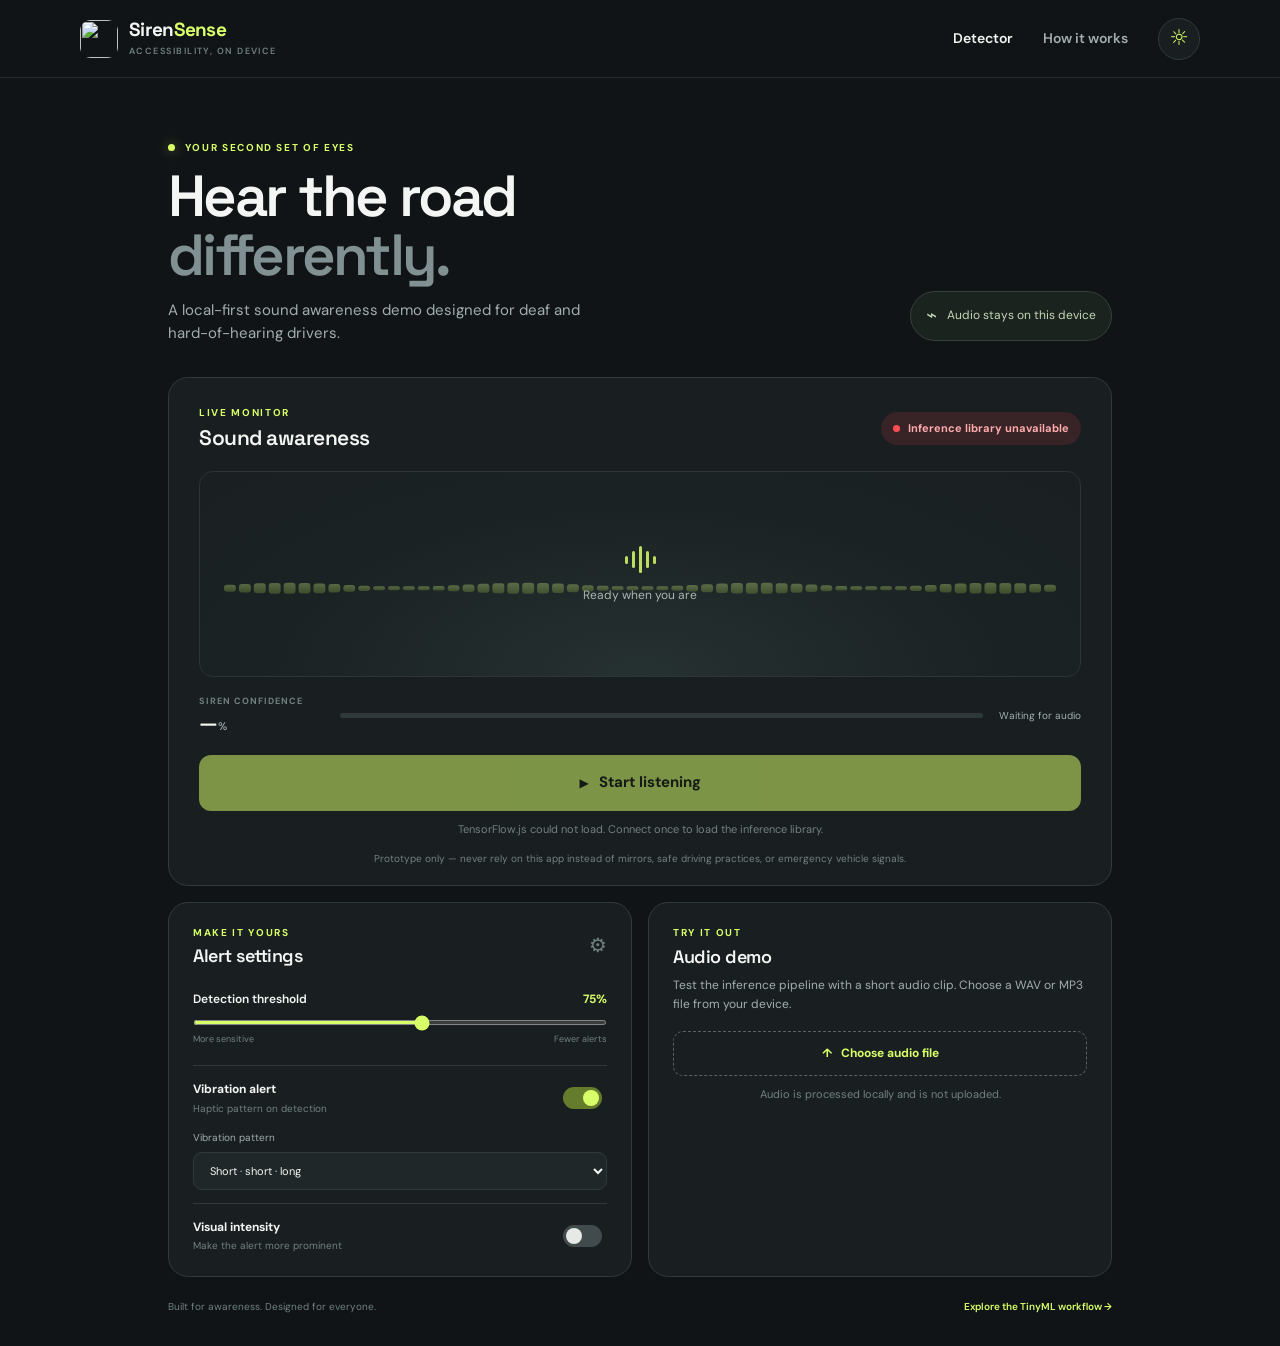
==== index.html @ 0c492593 "Add SirenSense PWA and Pages deployment Add the accessible on-device siren detection prototype, Tiny" ====
<!doctype html>
<html lang="en">
<head>
  <meta charset="utf-8">
  <meta name="viewport" content="width=device-width, initial-scale=1, viewport-fit=cover">
  <meta name="theme-color" content="#101416">
  <meta name="description" content="SirenSense is an on-device siren detection accessibility demo for drivers who are deaf or hard of hearing.">
  <title>SirenSense — Hear the road differently</title>
  <link rel="manifest" href="manifest.json">
  <link rel="icon" href="assets/siren.svg" type="image/svg+xml">
  <link rel="stylesheet" href="styles.css">
  <script defer src="https://cdn.jsdelivr.net/npm/@tensorflow/tfjs@4.22.0/dist/tf.min.js"></script>
  <script defer src="app.js"></script>
</head>
<body>
  <header class="topbar">
    <a class="brand" href="index.html" aria-label="SirenSense home">
      <img src="assets/siren.svg" width="38" height="38" alt="">
      <span>Siren<span class="brand-accent">Sense</span><small>ACCESSIBILITY, ON DEVICE</small></span>
    </a>
    <nav aria-label="Main navigation">
      <a class="nav-link active" href="index.html" aria-current="page">Detector</a>
      <a class="nav-link" href="about.html">How it works</a>
      <button class="icon-button" id="theme-toggle" type="button" aria-label="Switch to light theme" title="Toggle theme">☼</button>
    </nav>
  </header>

  <main class="app-shell">
    <section class="intro-row">
      <div>
        <p class="eyebrow"><span class="live-dot" aria-hidden="true"></span> YOUR SECOND SET OF EYES</p>
        <h1>Hear the road<br><span class="muted-heading">differently.</span></h1>
        <p class="lead">A local-first sound awareness demo designed for deaf and hard-of-hearing drivers.</p>
      </div>
      <div class="privacy-chip"><span aria-hidden="true">⌁</span> Audio stays on this device</div>
    </section>

    <section class="detector-card" aria-labelledby="detector-title">
      <div class="detector-heading">
        <div>
          <p class="eyebrow">LIVE MONITOR</p>
          <h2 id="detector-title">Sound awareness</h2>
        </div>
        <span class="status-pill" id="status-pill" role="status" aria-live="polite">
          <span class="status-light" aria-hidden="true"></span><span id="status-text">Checking model…</span>
        </span>
      </div>

      <div class="visualizer-wrap" id="visualizer-wrap">
        <canvas id="visualizer" aria-hidden="true"></canvas>
        <div class="visualizer-center">
          <div class="sound-mark" aria-hidden="true"><span></span><span></span><span></span><span></span><span></span></div>
          <p id="visualizer-caption">Ready when you are</p>
        </div>
      </div>

      <div class="confidence-row">
        <div><span class="small-label">SIREN CONFIDENCE</span><span class="confidence-value" id="confidence-value">—<small>%</small></span></div>
        <div class="confidence-track" aria-hidden="true"><span id="confidence-bar"></span></div>
        <span class="confidence-caption" id="confidence-caption">Waiting for audio</span>
      </div>

      <button class="start-button" id="listen-button" type="button" disabled>
        <span class="button-icon" aria-hidden="true">▶</span><span id="listen-button-label">Start listening</span>
      </button>
      <p class="helper-text" id="model-message">Loading on-device model…</p>
      <div class="alert-box" id="alert-box" role="alert" aria-live="assertive" hidden>
        <img src="assets/siren.svg" width="52" height="52" alt="">
        <div><p class="alert-kicker">SOUND ALERT</p><h2>SIREN DETECTED</h2><p>Stay calm. Check your surroundings and follow local road rules.</p></div>
        <button id="dismiss-alert" class="dismiss-button" type="button" aria-label="Dismiss alert">×</button>
      </div>
      <p class="safety-note">Prototype only — never rely on this app instead of mirrors, safe driving practices, or emergency vehicle signals.</p>
    </section>

    <div class="below-grid">
      <section class="settings-card" aria-labelledby="settings-title">
        <div class="section-title-row"><div><p class="eyebrow">MAKE IT YOURS</p><h2 id="settings-title">Alert settings</h2></div><span class="settings-glyph" aria-hidden="true">⚙</span></div>
        <label class="range-label" for="threshold"><span>Detection threshold</span><strong id="threshold-value">75%</strong></label>
        <input id="threshold" type="range" min="50" max="95" step="1" value="75">
        <div class="range-ends"><span>More sensitive</span><span>Fewer alerts</span></div>
        <div class="setting-row"><div><strong>Vibration alert</strong><small>Haptic pattern on detection</small></div><label class="switch"><input id="vibration-toggle" type="checkbox" checked><span class="switch-track"></span><span class="sr-only">Enable vibration alerts</span></label></div>
        <label class="select-label" for="vibration-pattern">Vibration pattern</label>
        <select id="vibration-pattern"><option value="triple">Short · short · long</option><option value="pulse">Repeating pulse</option></select>
        <div class="setting-row last-row"><div><strong>Visual intensity</strong><small>Make the alert more prominent</small></div><label class="switch"><input id="intensity-toggle" type="checkbox"><span class="switch-track"></span><span class="sr-only">Enable high intensity visual alert</span></label></div>
      </section>

      <section class="demo-card" aria-labelledby="demo-title">
        <p class="eyebrow">TRY IT OUT</p><h2 id="demo-title">Audio demo</h2>
        <p>Test the inference pipeline with a short audio clip. Choose a WAV or MP3 file from your device.</p>
        <label class="upload-button" for="audio-file"><span aria-hidden="true">↑</span> Choose audio file</label>
        <input id="audio-file" type="file" accept="audio/wav,audio/mpeg,audio/mp3,audio/*">
        <p class="helper-text" id="demo-message">Audio is processed locally and is not uploaded.</p>
      </section>
    </div>
    <footer class="footer"><span>Built for awareness. Designed for everyone.</span><a href="about.html">Explore the TinyML workflow <span aria-hidden="true">→</span></a></footer>
  </main>
</body>
</html>
---- styles.css ----
@import url('https://fonts.googleapis.com/css2?family=DM+Sans:wght@400;500;600;700&family=Space+Grotesk:wght@400;500;600;700&display=swap');

:root{color-scheme:dark;--bg:#101416;--surface:#191f21;--surface-2:#202729;--line:#30393b;--text:#f4f6f3;--muted:#a2aeae;--subtle:#718080;--accent:#d8ff68;--red:#ff4d55;--red-dark:#321c20;--radius:20px;--font:'DM Sans',system-ui,sans-serif;--display:'Space Grotesk',var(--font)}
*{box-sizing:border-box}
html{min-width:320px;scroll-behavior:smooth}
body{margin:0;background:var(--bg);color:var(--text);font-family:var(--font);font-size:16px;line-height:1.55}
button,input,select{font:inherit}
button,a,label,input,select{touch-action:manipulation}
a{color:inherit}
.topbar{height:78px;border-bottom:1px solid #252c2e;display:flex;align-items:center;justify-content:space-between;padding:0 max(26px,calc((100vw - 1120px)/2))}
.brand{display:flex;gap:11px;align-items:center;text-decoration:none;font:700 19px var(--display);line-height:1.05;letter-spacing:-.7px}
.brand img{border-radius:11px}.brand-accent{color:var(--accent)}.brand small{display:block;color:var(--subtle);font:600 9px var(--font);letter-spacing:1.45px;margin-top:5px}
nav{display:flex;align-items:center;gap:30px}.nav-link{text-decoration:none;color:var(--muted);font-size:14px;font-weight:600;transition:color .2s}.nav-link:hover,.nav-link.active{color:var(--text)}
.icon-button{width:42px;height:42px;border:1px solid var(--line);border-radius:50%;background:var(--surface);color:var(--accent);font-size:22px;cursor:pointer}
.app-shell{max-width:1000px;padding:62px 28px 32px;margin:auto}
.intro-row{display:flex;align-items:flex-end;justify-content:space-between;margin-bottom:32px;gap:22px}
.eyebrow{font-size:10px;font-weight:700;letter-spacing:1.65px;color:var(--accent);margin:0 0 11px}
.live-dot{display:inline-block;width:7px;height:7px;margin-right:6px;border-radius:50%;background:var(--accent);box-shadow:0 0 12px #d8ff6870}
h1,h2,p{margin-top:0}h1{font:600 clamp(38px,6vw,58px)/1.02 var(--display);letter-spacing:-2.7px;margin-bottom:14px}.muted-heading{color:#819092}
.lead{color:var(--muted);font-size:15px;max-width:420px;margin:0}
.privacy-chip{border:1px solid #34413b;background:#1a231d;color:#c5d6b7;border-radius:999px;padding:10px 15px;font-size:12px;white-space:nowrap;margin-bottom:4px}.privacy-chip span{font-size:18px;vertical-align:-2px;margin-right:7px}
.detector-card,.settings-card,.demo-card{background:var(--surface);border:1px solid var(--line);border-radius:var(--radius)}
.detector-card{padding:27px 30px 19px;position:relative}
.detector-heading{display:flex;align-items:center;justify-content:space-between;gap:18px}.detector-heading .eyebrow{margin-bottom:3px}h2{font:600 21px var(--display);letter-spacing:-.5px;margin-bottom:0}
.status-pill{display:flex;align-items:center;gap:8px;background:#232b2c;color:#bcc6c4;border-radius:999px;padding:8px 12px;font-size:11px;font-weight:700}.status-light{width:7px;height:7px;background:#97a3a2;border-radius:50%}
.status-pill.is-ready .status-light{background:var(--accent)}.status-pill.is-listening .status-light{background:#83dfae;box-shadow:0 0 10px #83dfae;animation:blink 1.1s infinite}.status-pill.is-alert{color:#ffb1b2;background:#382326}.status-pill.is-alert .status-light{background:var(--red);animation:blink .7s infinite}.status-pill.is-error{color:#ffacac;background:#382326}.status-pill.is-error .status-light{background:var(--red)}
.visualizer-wrap{height:206px;position:relative;margin:20px 0 13px;border:1px solid #2b3536;border-radius:14px;overflow:hidden;background:radial-gradient(ellipse at 50% 100%,#263131 0%,#1b2223 58%,#1a2021 100%)}
#visualizer{display:block;width:100%;height:100%}.visualizer-center{pointer-events:none;position:absolute;inset:0;display:flex;flex-direction:column;align-items:center;justify-content:center;gap:10px}.visualizer-center p{font-size:12px;color:#aab5b2;margin:0}
.sound-mark{height:32px;display:flex;align-items:center;gap:4px}.sound-mark span{width:3px;height:8px;border-radius:4px;background:var(--accent);opacity:.85}.sound-mark span:nth-child(2),.sound-mark span:nth-child(4){height:17px}.sound-mark span:nth-child(3){height:27px}
.confidence-row{display:grid;grid-template-columns:125px 1fr auto;align-items:center;gap:16px;margin:18px 0 19px}.confidence-row>div:first-child{display:flex;flex-direction:column}.small-label{font-size:9px;color:var(--subtle);font-weight:700;letter-spacing:1px}.confidence-value{font:600 21px var(--display);line-height:1.3}.confidence-value small{font:500 11px var(--font);color:var(--muted)}
.confidence-track{height:5px;background:#30393a;border-radius:10px;overflow:hidden}.confidence-track span{height:100%;width:0;display:block;background:var(--accent);border-radius:10px;transition:width .25s}.confidence-caption{font-size:10px;color:var(--muted);white-space:nowrap}
.start-button{min-height:56px;width:100%;border:0;border-radius:12px;background:var(--accent);color:#12170c;font-size:15px;font-weight:700;cursor:pointer;display:flex;align-items:center;justify-content:center;gap:10px;transition:transform .15s,background .2s}.start-button:hover:not(:disabled){background:#e5ff9f;transform:translateY(-1px)}.start-button:disabled{opacity:.52;cursor:not-allowed}.start-button.is-stop{background:#343e3e;color:var(--text)}.button-icon{font-size:12px}
.helper-text{font-size:11px;color:var(--subtle);text-align:center;margin:10px 0 0;min-height:17px}.safety-note{font-size:10px;line-height:1.5;color:#758080;text-align:center;margin:13px 10px 0}
.alert-box{position:relative;display:flex;align-items:center;gap:16px;margin-top:15px;padding:17px 45px 17px 18px;border:1px solid #ff6469;border-radius:14px;background:var(--red-dark);color:#fff;animation:alert-in .3s ease,alert-glow 1.8s infinite}.alert-box[hidden]{display:none}.alert-box h2{color:#fff;font-size:21px;letter-spacing:.3px}.alert-box p{margin:0}.alert-box>div>p:last-child{font-size:12px;color:#f4c9c8;margin-top:3px}.alert-kicker{font-size:9px;font-weight:700;letter-spacing:1.2px;color:#ff9fa1;margin-bottom:4px!important}.dismiss-button{position:absolute;right:9px;top:7px;color:#fff;background:none;border:0;font-size:27px;cursor:pointer;width:40px;height:40px}
.below-grid{display:grid;grid-template-columns:1fr 1fr;gap:16px;margin-top:16px}.settings-card,.demo-card{padding:22px 24px}.section-title-row{display:flex;justify-content:space-between;align-items:center;margin-bottom:23px}.section-title-row .eyebrow{margin-bottom:3px}.section-title-row h2,.demo-card h2{font-size:18px}.settings-glyph{color:var(--subtle);font-size:20px}
.range-label{display:flex;justify-content:space-between;font-size:12px;font-weight:600}.range-label strong{color:var(--accent)}input[type=range]{width:100%;margin:12px 0 1px;accent-color:var(--accent);height:5px}.range-ends{font-size:9px;color:var(--subtle);display:flex;justify-content:space-between;margin-bottom:18px}
.setting-row{display:flex;align-items:center;justify-content:space-between;border-top:1px solid var(--line);padding:14px 0;gap:10px}.setting-row strong{display:block;font-size:12px}.setting-row small{display:block;font-size:10px;color:var(--subtle);margin-top:2px}.switch{display:inline-flex;position:relative;cursor:pointer;min-width:44px;min-height:30px;align-items:center}.switch input{position:absolute;opacity:0;width:1px;height:1px}.switch-track{width:39px;height:22px;background:#414b4d;border-radius:20px;transition:background .2s;position:relative}.switch-track:after{content:"";position:absolute;left:3px;top:3px;width:16px;height:16px;background:#e6e9e5;border-radius:50%;transition:transform .2s}.switch input:checked+.switch-track{background:#657c2c}.switch input:checked+.switch-track:after{transform:translateX(17px);background:var(--accent)}.switch input:focus-visible+.switch-track{outline:2px solid white;outline-offset:3px}
.select-label{font-size:10px;color:var(--muted);display:block;margin:0 0 6px}.settings-card select{width:100%;padding:10px 12px;color:var(--text);background:var(--surface-2);border:1px solid var(--line);border-radius:9px;font-size:11px}.last-row{padding-bottom:0;margin-top:13px}
.demo-card .eyebrow{margin:0 0 4px}.demo-card h2{margin-bottom:8px}.demo-card>p:not(.eyebrow):not(.helper-text){font-size:12px;color:var(--muted);line-height:1.6;margin-bottom:17px}.upload-button{display:flex;justify-content:center;align-items:center;gap:8px;min-height:45px;padding:8px;border:1px dashed #56645e;border-radius:10px;color:var(--accent);font-size:12px;font-weight:700;cursor:pointer}.upload-button:hover{background:#242d2a}#audio-file{position:absolute;width:1px;height:1px;opacity:0;pointer-events:none}#audio-file:focus-visible+.helper-text{outline:2px solid var(--accent)}
.footer{display:flex;justify-content:space-between;gap:15px;color:var(--subtle);font-size:10px;margin-top:22px}.footer a{color:var(--accent);text-decoration:none;font-weight:600}
.about-shell{max-width:1000px;padding:60px 28px 60px;margin:auto}.about-hero{max-width:760px;margin-bottom:32px}.about-hero h1{max-width:710px}.about-hero .lead{max-width:670px;line-height:1.75}.about-section{margin-top:40px}.about-section>h2{font-size:24px;margin-bottom:14px}.about-section>p{max-width:760px;color:var(--muted);font-size:14px;line-height:1.8}.info-grid{display:grid;grid-template-columns:repeat(3,1fr);gap:14px;margin-top:18px}.info-card{padding:19px;border:1px solid var(--line);border-radius:15px;background:var(--surface)}.info-card .card-icon{font-size:21px;color:var(--accent)}.info-card h3{font:600 15px var(--display);margin:9px 0 5px}.info-card p{color:var(--muted);font-size:12px;line-height:1.7;margin:0}
.workflow{display:grid;grid-template-columns:repeat(4,1fr);gap:11px;counter-reset:step}.workflow-step{position:relative;min-height:150px;padding:18px 14px;border:1px solid var(--line);border-radius:14px;background:var(--surface);counter-increment:step}.workflow-step:before{content:counter(step,decimal-leading-zero);font:600 11px var(--display);color:var(--accent);letter-spacing:1px}.workflow-step h3{font:600 13px var(--display);margin:10px 0 6px}.workflow-step p{font-size:11px;color:var(--muted);line-height:1.65;margin:0}.technical-table{width:100%;border-collapse:collapse;font-size:12px;margin-top:14px}.technical-table th,.technical-table td{text-align:left;padding:12px 13px;border-bottom:1px solid var(--line);vertical-align:top}.technical-table th{color:var(--accent);font-size:10px;letter-spacing:.7px;text-transform:uppercase}.technical-table td{color:var(--muted)}.caution{border-left:3px solid #edbb5c;background:#28251e;padding:15px 17px;border-radius:0 10px 10px 0;color:#e0d1ad!important;font-size:12px!important}.about-footer{border-top:1px solid var(--line);margin-top:45px;padding-top:20px}
.light-theme{color-scheme:light;--bg:#f4f7f3;--surface:#fff;--surface-2:#f3f6f3;--line:#dce4df;--text:#18201f;--muted:#566462;--subtle:#71807d;--red-dark:#fff0f0}.light-theme .topbar{border-color:var(--line)}.light-theme .visualizer-wrap{background:radial-gradient(ellipse at 50% 100%,#e0e9e2,#f4f7f3 70%)}.light-theme .visualizer-center p{color:#52605d}.light-theme .status-pill{background:#edf1ee}.light-theme .status-pill.is-alert,.light-theme .status-pill.is-error{background:#ffebeb}.light-theme .alert-box{color:#651d21}.light-theme .alert-box h2{color:#651d21}.light-theme .alert-box>div>p:last-child{color:#854a4d}.light-theme .alert-kicker{color:#ac373d}.light-theme .settings-card select{color:var(--text)}.light-theme .privacy-chip{background:#edf4e8}.light-theme .workflow-step,.light-theme .info-card{background:#fff}
.sr-only{position:absolute;width:1px;height:1px;padding:0;margin:-1px;overflow:hidden;clip:rect(0,0,0,0);white-space:nowrap;border:0}
@keyframes blink{50%{opacity:.4}}@keyframes alert-in{from{transform:translateY(7px);opacity:0}to{transform:translateY(0);opacity:1}}@keyframes alert-glow{50%{box-shadow:0 0 0 4px #ff4d551c}}body.high-intensity .alert-box{box-shadow:0 0 0 5px #ff4d5533,0 0 38px #ff4d5544;animation:alert-in .3s ease,alert-glow .8s infinite}
@media(max-width:700px){.topbar{height:68px;padding:0 19px}nav{gap:17px}.nav-link{font-size:12px}.app-shell,.about-shell{padding:38px 18px 24px}.intro-row{align-items:flex-start;flex-direction:column;gap:16px;margin-bottom:23px}.privacy-chip{margin:0}.detector-card{padding:21px 17px 16px}.visualizer-wrap{height:176px;margin-top:16px}.below-grid{grid-template-columns:1fr}.settings-card,.demo-card{padding:20px}.footer{flex-direction:column}.info-grid{grid-template-columns:1fr}.workflow{grid-template-columns:repeat(2,1fr)}.workflow-step{min-height:135px}.about-hero{margin-bottom:24px}}
@media(max-width:380px){.topbar{padding:0 12px}.brand{font-size:17px}.brand img{width:34px;height:34px}nav{gap:10px}.nav-link{font-size:11px}.icon-button{width:36px;height:36px}.app-shell,.about-shell{padding-left:12px;padding-right:12px}.confidence-row{grid-template-columns:105px 1fr;gap:10px}.confidence-caption{grid-column:2}.detector-heading{align-items:flex-start;flex-direction:column;gap:10px}}
@media(orientation:landscape) and (max-height:520px){.app-shell,.about-shell{padding-top:25px}.intro-row{margin-bottom:16px}.visualizer-wrap{height:135px}.detector-card{padding-top:18px}.below-grid{margin-top:10px}}
@media(prefers-reduced-motion:reduce){*,*:before,*:after{scroll-behavior:auto!important;animation-duration:.01ms!important;animation-iteration-count:1!important;transition-duration:.01ms!important}}
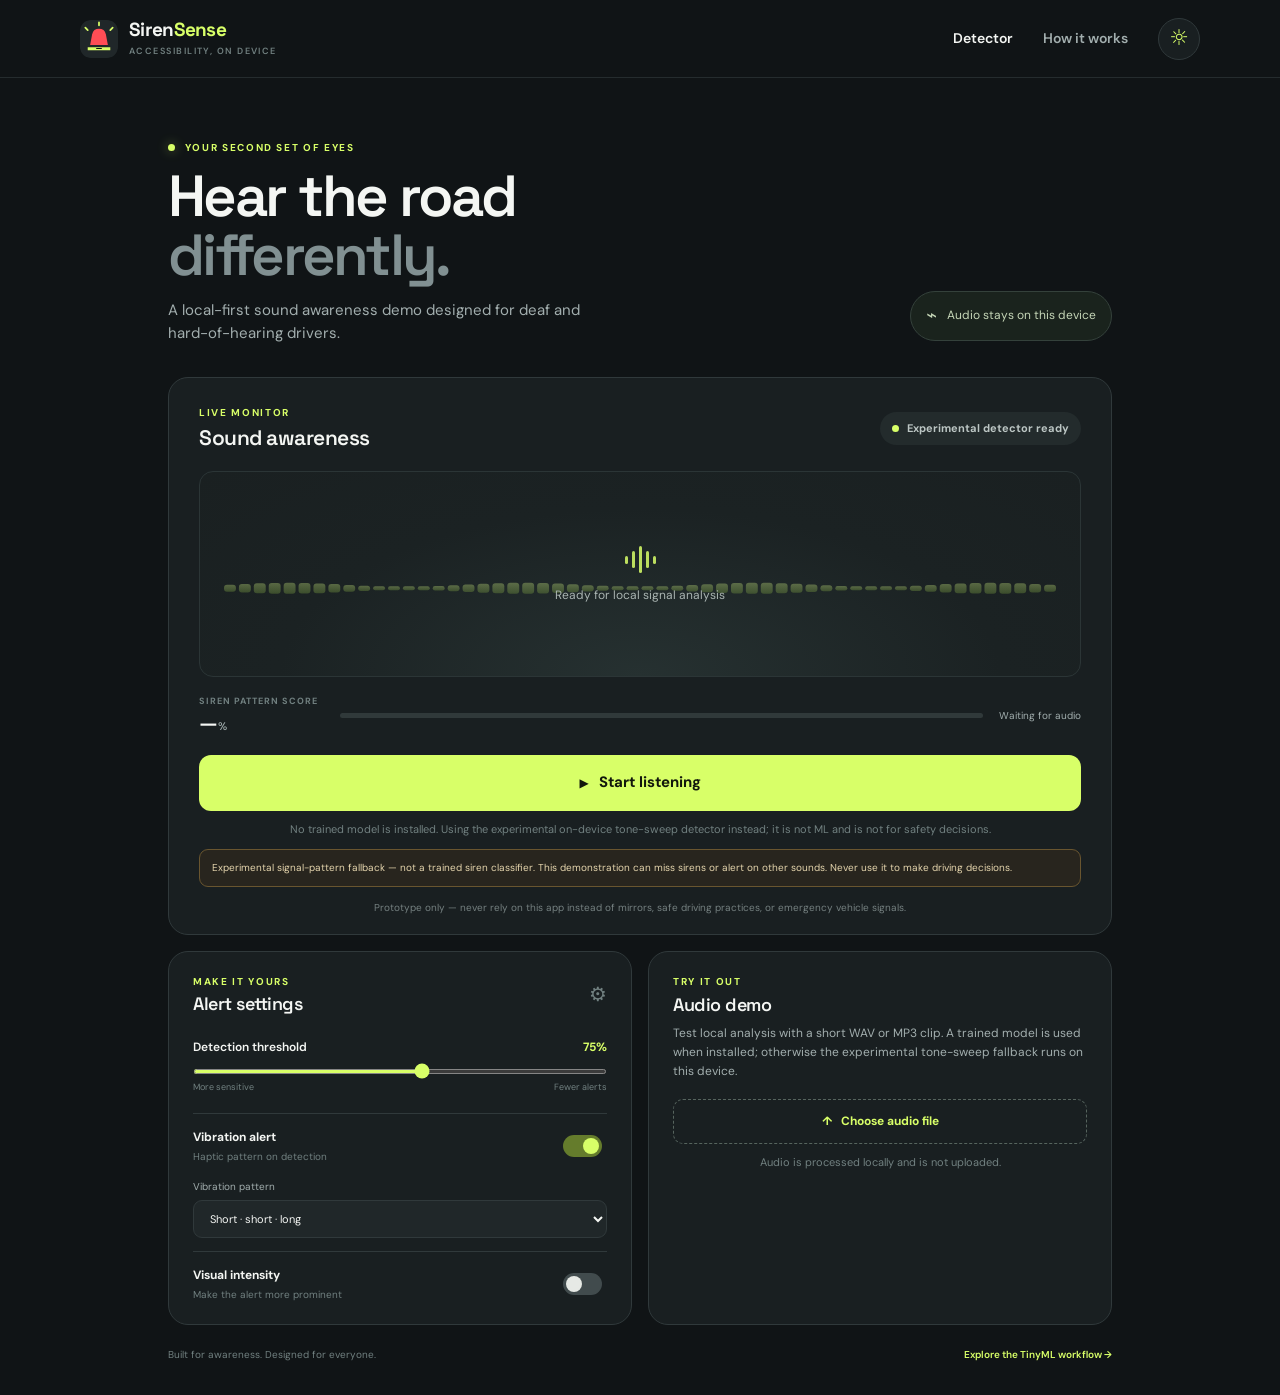
==== commit 882a53cc: "Enable experimental detector without model weights" ====
--- a/index.html
+++ b/index.html
@@ -9,7 +9,6 @@
   <link rel="manifest" href="manifest.json">
   <link rel="icon" href="assets/siren.svg" type="image/svg+xml">
   <link rel="stylesheet" href="styles.css">
-  <script defer src="https://cdn.jsdelivr.net/npm/@tensorflow/tfjs@4.22.0/dist/tf.min.js"></script>
   <script defer src="app.js"></script>
 </head>
 <body>
@@ -55,7 +54,7 @@
       </div>
 
       <div class="confidence-row">
-        <div><span class="small-label">SIREN CONFIDENCE</span><span class="confidence-value" id="confidence-value">—<small>%</small></span></div>
+        <div><span class="small-label" id="confidence-label">SIREN PATTERN SCORE</span><span class="confidence-value" id="confidence-value">—<small>%</small></span></div>
         <div class="confidence-track" aria-hidden="true"><span id="confidence-bar"></span></div>
         <span class="confidence-caption" id="confidence-caption">Waiting for audio</span>
       </div>
@@ -63,7 +62,8 @@
       <button class="start-button" id="listen-button" type="button" disabled>
         <span class="button-icon" aria-hidden="true">▶</span><span id="listen-button-label">Start listening</span>
       </button>
-      <p class="helper-text" id="model-message">Loading on-device model…</p>
+      <p class="helper-text" id="model-message">Checking for a trained model…</p>
+      <div class="prototype-notice" id="prototype-notice" role="note">Experimental signal-pattern fallback — not a trained siren classifier. This demonstration can miss sirens or alert on other sounds. Never use it to make driving decisions.</div>
       <div class="alert-box" id="alert-box" role="alert" aria-live="assertive" hidden>
         <img src="assets/siren.svg" width="52" height="52" alt="">
         <div><p class="alert-kicker">SOUND ALERT</p><h2>SIREN DETECTED</h2><p>Stay calm. Check your surroundings and follow local road rules.</p></div>
@@ -86,7 +86,7 @@
 
       <section class="demo-card" aria-labelledby="demo-title">
         <p class="eyebrow">TRY IT OUT</p><h2 id="demo-title">Audio demo</h2>
-        <p>Test the inference pipeline with a short audio clip. Choose a WAV or MP3 file from your device.</p>
+        <p>Test local analysis with a short WAV or MP3 clip. A trained model is used when installed; otherwise the experimental tone-sweep fallback runs on this device.</p>
         <label class="upload-button" for="audio-file"><span aria-hidden="true">↑</span> Choose audio file</label>
         <input id="audio-file" type="file" accept="audio/wav,audio/mpeg,audio/mp3,audio/*">
         <p class="helper-text" id="demo-message">Audio is processed locally and is not uploaded.</p>
--- a/styles.css
+++ b/styles.css
@@ -31,6 +31,7 @@
 .confidence-track{height:5px;background:#30393a;border-radius:10px;overflow:hidden}.confidence-track span{height:100%;width:0;display:block;background:var(--accent);border-radius:10px;transition:width .25s}.confidence-caption{font-size:10px;color:var(--muted);white-space:nowrap}
 .start-button{min-height:56px;width:100%;border:0;border-radius:12px;background:var(--accent);color:#12170c;font-size:15px;font-weight:700;cursor:pointer;display:flex;align-items:center;justify-content:center;gap:10px;transition:transform .15s,background .2s}.start-button:hover:not(:disabled){background:#e5ff9f;transform:translateY(-1px)}.start-button:disabled{opacity:.52;cursor:not-allowed}.start-button.is-stop{background:#343e3e;color:var(--text)}.button-icon{font-size:12px}
 .helper-text{font-size:11px;color:var(--subtle);text-align:center;margin:10px 0 0;min-height:17px}.safety-note{font-size:10px;line-height:1.5;color:#758080;text-align:center;margin:13px 10px 0}
+.prototype-notice{margin:11px 0 0;padding:10px 12px;border:1px solid #69552f;border-radius:9px;background:#28251e;color:#e5d5ad;font-size:10px;line-height:1.55}.light-theme .prototype-notice{background:#fff8e9;color:#654b1c;border-color:#e4d2a8}
 .alert-box{position:relative;display:flex;align-items:center;gap:16px;margin-top:15px;padding:17px 45px 17px 18px;border:1px solid #ff6469;border-radius:14px;background:var(--red-dark);color:#fff;animation:alert-in .3s ease,alert-glow 1.8s infinite}.alert-box[hidden]{display:none}.alert-box h2{color:#fff;font-size:21px;letter-spacing:.3px}.alert-box p{margin:0}.alert-box>div>p:last-child{font-size:12px;color:#f4c9c8;margin-top:3px}.alert-kicker{font-size:9px;font-weight:700;letter-spacing:1.2px;color:#ff9fa1;margin-bottom:4px!important}.dismiss-button{position:absolute;right:9px;top:7px;color:#fff;background:none;border:0;font-size:27px;cursor:pointer;width:40px;height:40px}
 .below-grid{display:grid;grid-template-columns:1fr 1fr;gap:16px;margin-top:16px}.settings-card,.demo-card{padding:22px 24px}.section-title-row{display:flex;justify-content:space-between;align-items:center;margin-bottom:23px}.section-title-row .eyebrow{margin-bottom:3px}.section-title-row h2,.demo-card h2{font-size:18px}.settings-glyph{color:var(--subtle);font-size:20px}
 .range-label{display:flex;justify-content:space-between;font-size:12px;font-weight:600}.range-label strong{color:var(--accent)}input[type=range]{width:100%;margin:12px 0 1px;accent-color:var(--accent);height:5px}.range-ends{font-size:9px;color:var(--subtle);display:flex;justify-content:space-between;margin-bottom:18px}
